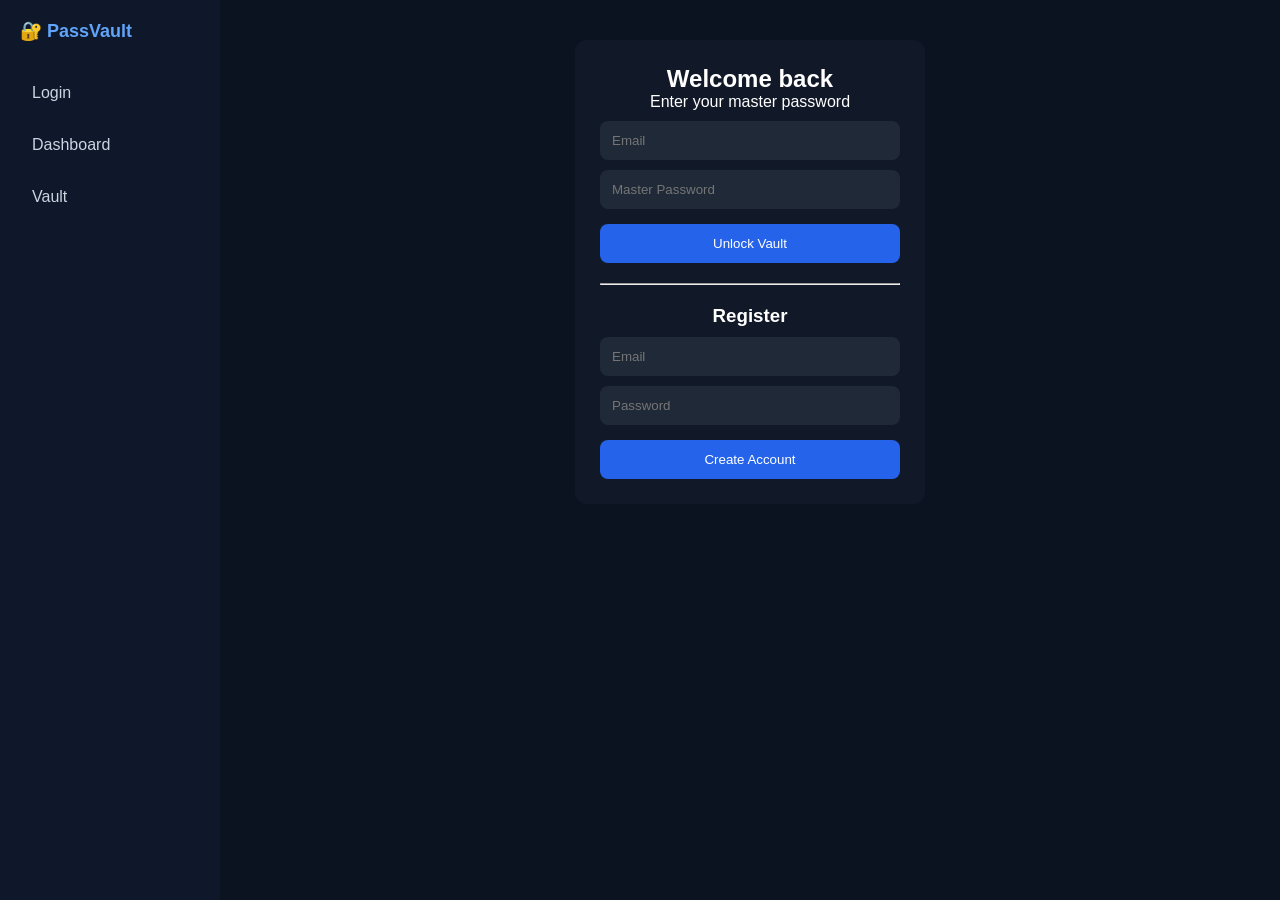
==== password-manager/web/index.html @ 8b81e066 "It's a new day!" ====
<!DOCTYPE html>
<html>
<head>
  <title>PassVault Login</title>
  <link rel="stylesheet" href="style.css">
</head>
<body>

<div class="sidebar">
  <div class="logo">🔐 PassVault</div>
  <div class="nav">
    <a href="/">Login</a>
    <a href="/dashboard">Dashboard</a>
    <a href="/vault">Vault</a>
  </div>
</div>

<div class="main">
  <div class="card">
    <h2>Welcome back</h2>
    <p>Enter your master password</p>

    <form action="/login" method="post">
      <input type="text" name="email" placeholder="Email" required>
      <input type="password" name="password" placeholder="Master Password" required>

      <button type="submit">Unlock Vault</button>
    </form>

    <hr style="margin:20px 0;">

    <h3>Register</h3>
    <form action="/register" method="post">
      <input type="text" name="email" placeholder="Email" required>
      <input type="password" name="password" placeholder="Password" required>
      <button type="submit">Create Account</button>
    </form>
  </div>
</div>

</body>
</html>
---- password-manager/web/style.css ----
/* RESET */
* {
  margin: 0;
  padding: 0;
  box-sizing: border-box;
  font-family: 'Segoe UI', sans-serif;
}

/* BACKGROUND */
body {
  display: flex;
  background: #0b1220;
  color: #fff;
}

/* SIDEBAR */
.sidebar {
  width: 220px;
  height: 100vh;
  background: #0f172a;
  padding: 20px;
}

.logo {
  font-size: 18px;
  font-weight: bold;
  margin-bottom: 30px;
  color: #60a5fa;
}

.nav a {
  display: block;
  padding: 12px;
  margin-bottom: 10px;
  border-radius: 8px;
  color: #cbd5e1;
  text-decoration: none;
}

.nav a:hover {
  background: #1e293b;
}

/* MAIN CONTENT */
.main {
  flex: 1;
  padding: 40px;
}

/* CARD */
.card {
  background: #111827;
  padding: 25px;
  border-radius: 12px;
  width: 350px;
  margin: auto;
  text-align: center;
}

/* INPUT */
input, select {
  width: 100%;
  padding: 12px;
  margin-top: 10px;
  background: #1f2937;
  border: none;
  border-radius: 8px;
  color: white;
}

/* BUTTON */
button {
  margin-top: 15px;
  padding: 12px;
  width: 100%;
  background: #2563eb;
  border: none;
  border-radius: 8px;
  color: white;
  cursor: pointer;
}

button:hover {
  background: #1d4ed8;
}

/* DASHBOARD CARDS */
.stats {
  display: flex;
  gap: 20px;
}

.stat-box {
  background: #111827;
  padding: 20px;
  border-radius: 10px;
  flex: 1;
}

/* TABLE */
table {
  width: 100%;
  margin-top: 20px;
  border-collapse: collapse;
}

td, th {
  padding: 12px;
  border-bottom: 1px solid #1f2937;
}

.strong { color: #22c55e; }
.weak { color: #ef4444; }
.medium { color: #facc15; }
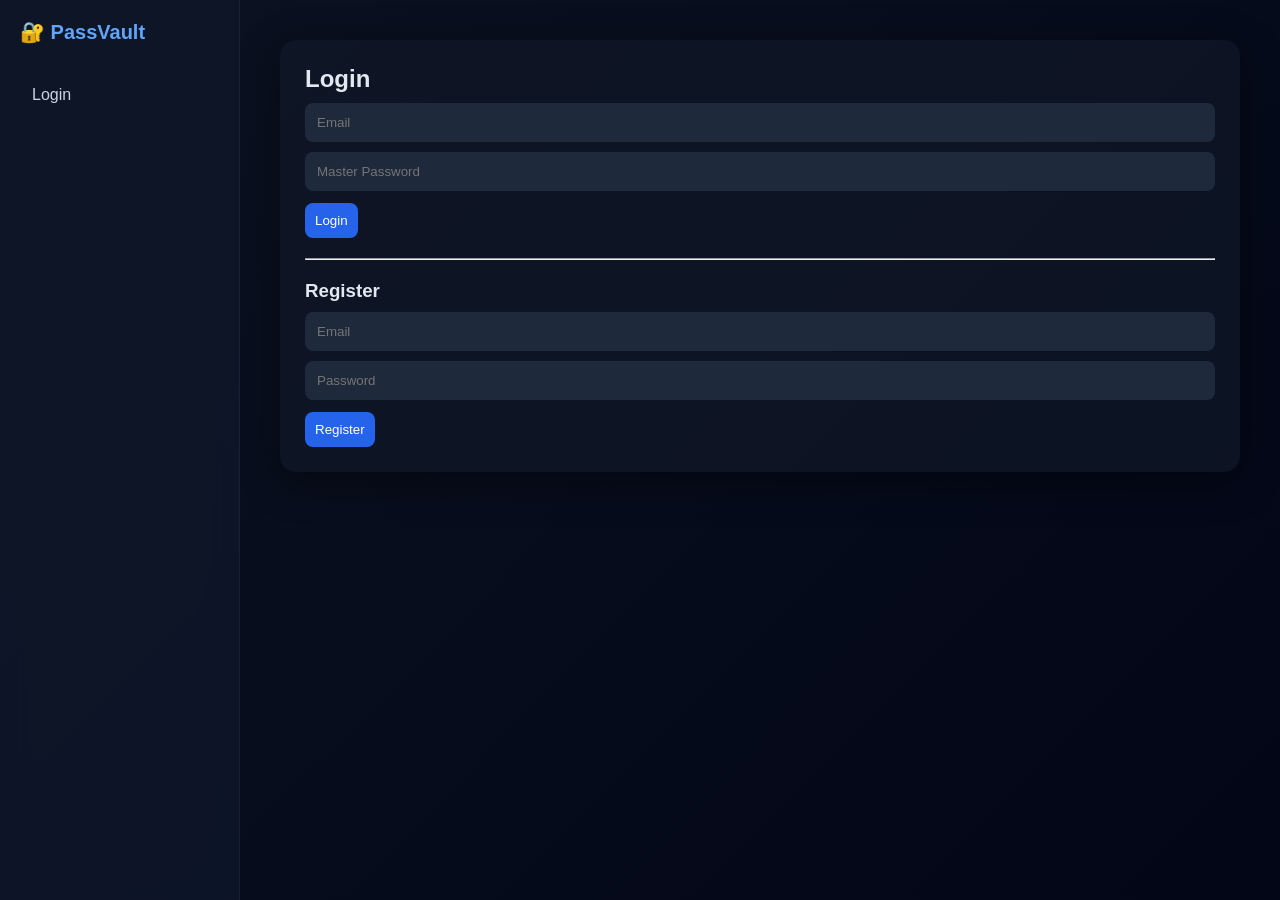
==== commit 960c6815: "We make progress" ====
--- a/password-manager/web/index.html
+++ b/password-manager/web/index.html
@@ -10,21 +10,17 @@
   <div class="logo">🔐 PassVault</div>
   <div class="nav">
     <a href="/">Login</a>
-    <a href="/dashboard">Dashboard</a>
-    <a href="/vault">Vault</a>
   </div>
 </div>
 
 <div class="main">
   <div class="card">
-    <h2>Welcome back</h2>
-    <p>Enter your master password</p>
+    <h2>Login</h2>
 
     <form action="/login" method="post">
       <input type="text" name="email" placeholder="Email" required>
       <input type="password" name="password" placeholder="Master Password" required>
-
-      <button type="submit">Unlock Vault</button>
+      <button type="submit">Login</button>
     </form>
 
     <hr style="margin:20px 0;">
@@ -33,7 +29,7 @@
     <form action="/register" method="post">
       <input type="text" name="email" placeholder="Email" required>
       <input type="password" name="password" placeholder="Password" required>
-      <button type="submit">Create Account</button>
+      <button type="submit">Register</button>
     </form>
   </div>
 </div>
--- a/password-manager/web/style.css
+++ b/password-manager/web/style.css
@@ -1,4 +1,3 @@
-/* RESET */
 * {
   margin: 0;
   padding: 0;
@@ -6,42 +5,44 @@
   font-family: 'Segoe UI', sans-serif;
 }
 
-/* BACKGROUND */
 body {
   display: flex;
-  background: #0b1220;
-  color: #fff;
+  background: linear-gradient(135deg, #0b1220, #020617);
+  color: #e2e8f0;
 }
 
 /* SIDEBAR */
 .sidebar {
-  width: 220px;
+  width: 240px;
   height: 100vh;
-  background: #0f172a;
+  background: rgba(15, 23, 42, 0.85);
+  backdrop-filter: blur(15px);
   padding: 20px;
+  border-right: 1px solid rgba(255,255,255,0.05);
 }
 
 .logo {
-  font-size: 18px;
+  font-size: 20px;
   font-weight: bold;
+  color: #60a5fa;
   margin-bottom: 30px;
-  color: #60a5fa;
 }
 
 .nav a {
   display: block;
   padding: 12px;
   margin-bottom: 10px;
-  border-radius: 8px;
+  border-radius: 10px;
   color: #cbd5e1;
   text-decoration: none;
 }
 
 .nav a:hover {
-  background: #1e293b;
+  background: rgba(96,165,250,0.1);
+  color: #60a5fa;
 }
 
-/* MAIN CONTENT */
+/* MAIN */
 .main {
   flex: 1;
   padding: 40px;
@@ -49,20 +50,19 @@
 
 /* CARD */
 .card {
-  background: #111827;
+  background: rgba(17, 24, 39, 0.7);
+  border-radius: 16px;
   padding: 25px;
-  border-radius: 12px;
-  width: 350px;
-  margin: auto;
-  text-align: center;
+  margin-bottom: 25px;
+  box-shadow: 0 10px 40px rgba(0,0,0,0.4);
 }
 
 /* INPUT */
-input, select {
+input {
   width: 100%;
   padding: 12px;
   margin-top: 10px;
-  background: #1f2937;
+  background: #1e293b;
   border: none;
   border-radius: 8px;
   color: white;
@@ -70,12 +70,11 @@
 
 /* BUTTON */
 button {
-  margin-top: 15px;
-  padding: 12px;
-  width: 100%;
-  background: #2563eb;
+  margin-top: 12px;
+  padding: 10px;
   border: none;
   border-radius: 8px;
+  background: #2563eb;
   color: white;
   cursor: pointer;
 }
@@ -84,31 +83,40 @@
   background: #1d4ed8;
 }
 
-/* DASHBOARD CARDS */
-.stats {
-  display: flex;
-  gap: 20px;
-}
-
-.stat-box {
-  background: #111827;
-  padding: 20px;
-  border-radius: 10px;
-  flex: 1;
+/* SEARCH */
+.search {
+  margin-bottom: 20px;
 }
 
 /* TABLE */
 table {
   width: 100%;
-  margin-top: 20px;
   border-collapse: collapse;
 }
 
-td, th {
-  padding: 12px;
-  border-bottom: 1px solid #1f2937;
+th {
+  text-align: left;
+  padding: 10px;
+  color: #94a3b8;
 }
 
-.strong { color: #22c55e; }
-.weak { color: #ef4444; }
-.medium { color: #facc15; }+td {
+  padding: 12px;
+  border-bottom: 1px solid rgba(255,255,255,0.05);
+}
+
+/* BADGES */
+.badge {
+  padding: 4px 10px;
+  border-radius: 6px;
+  font-size: 12px;
+}
+
+.strong { background: #16a34a; }
+.medium { background: #ca8a04; }
+.weak { background: #dc2626; }
+
+/* PASSWORD HIDDEN */
+.password {
+  filter: blur(6px);
+}
